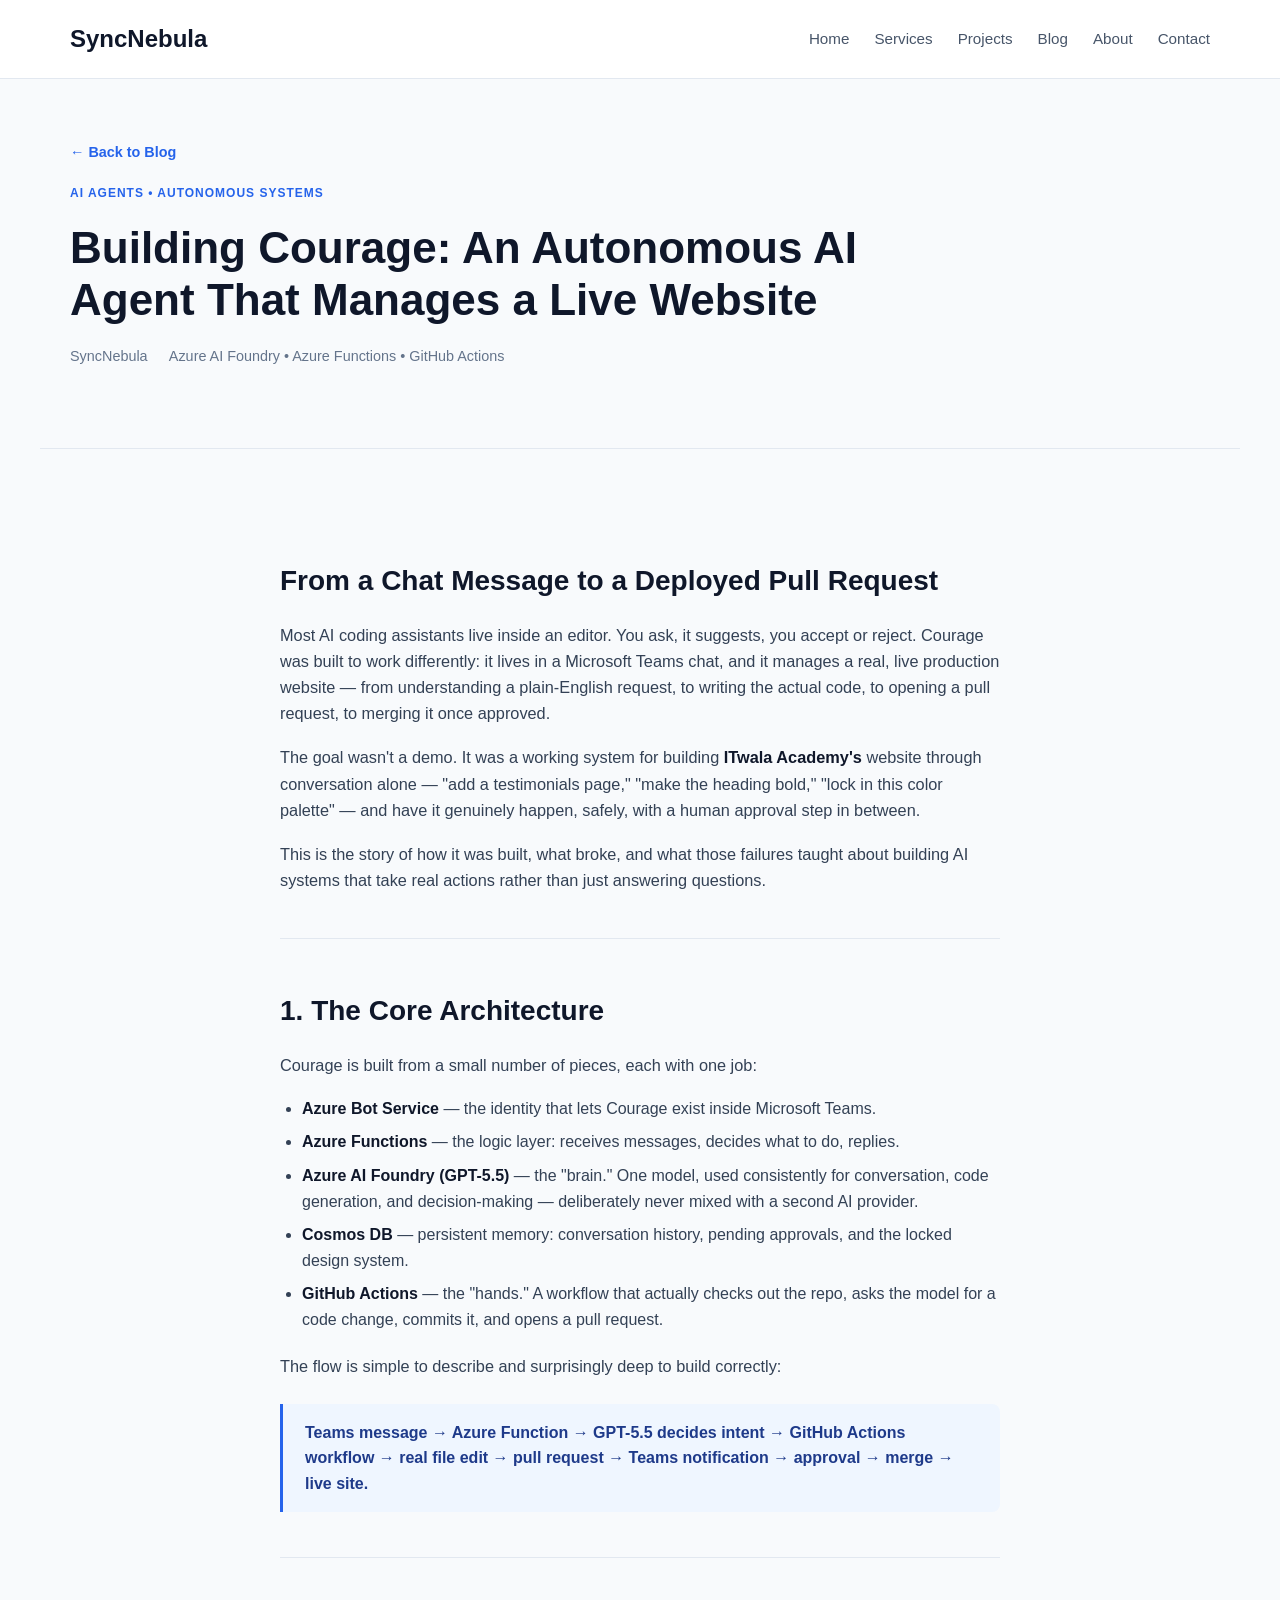
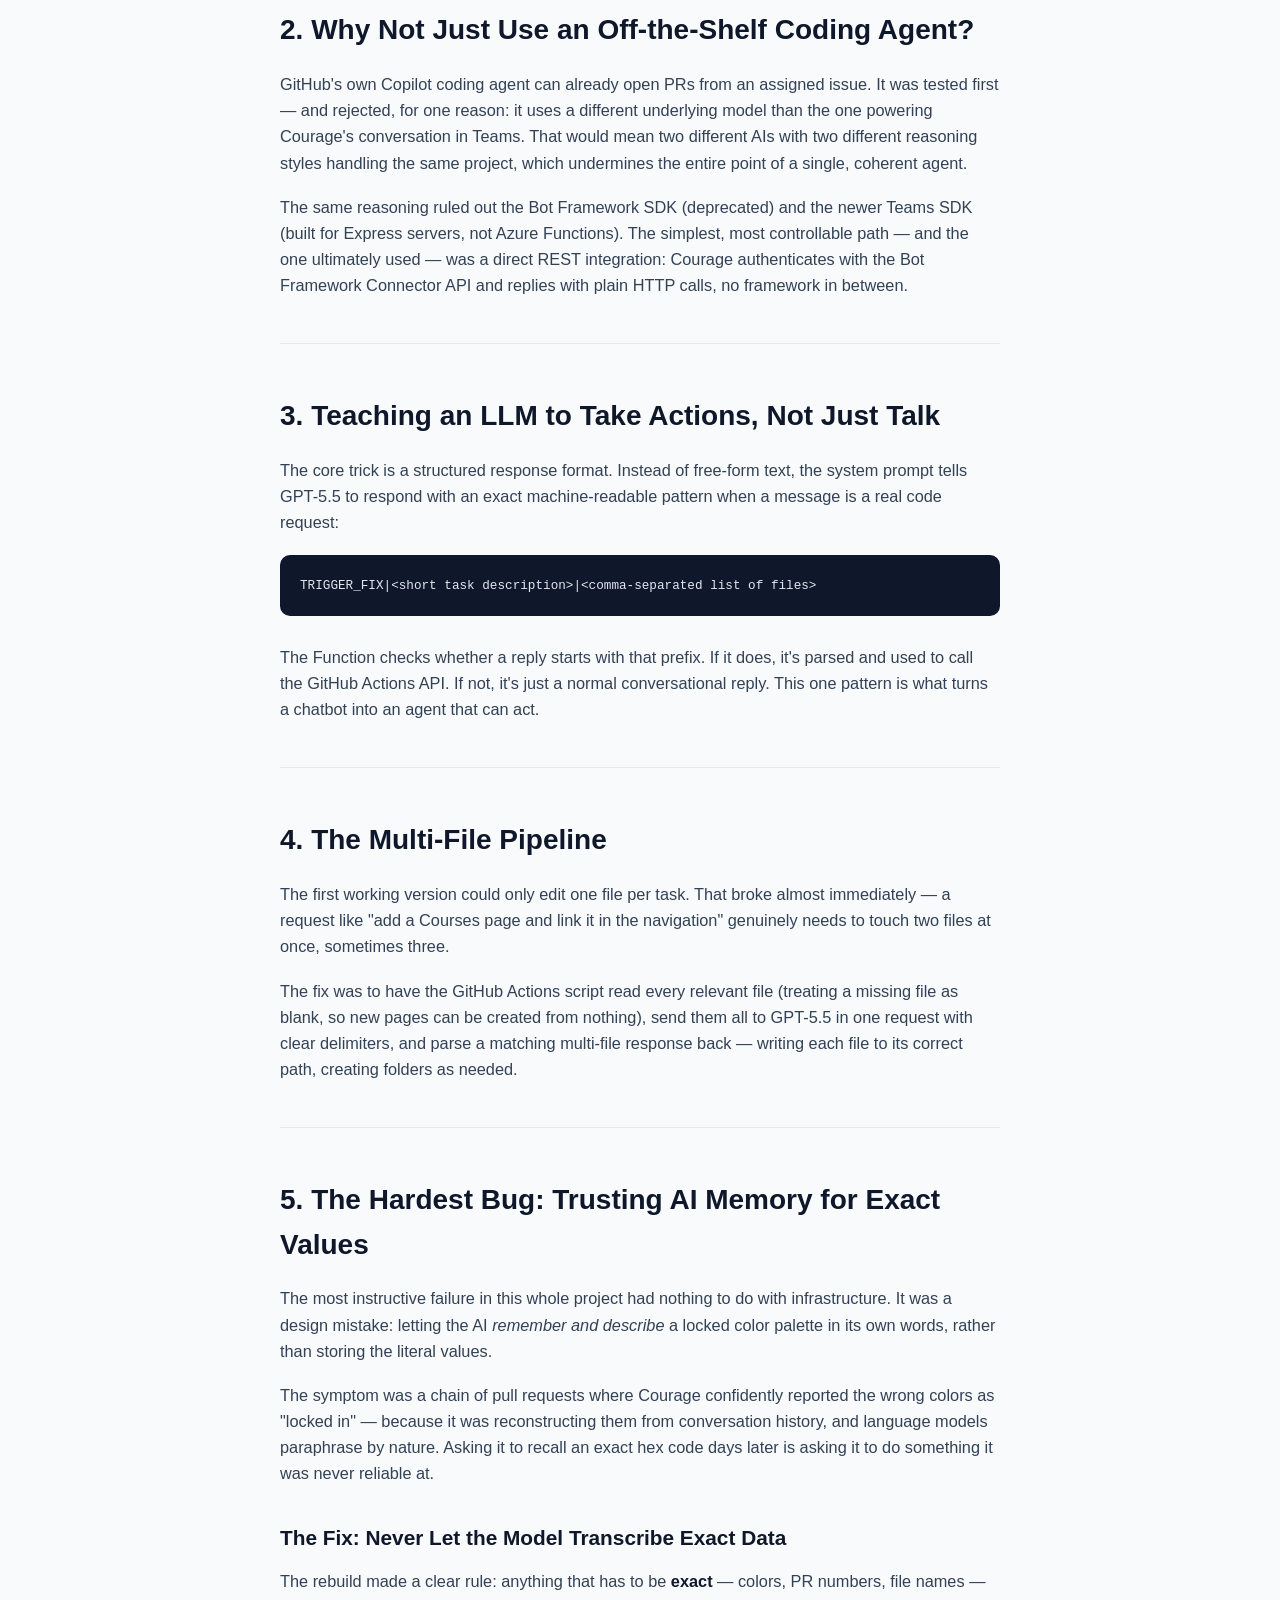
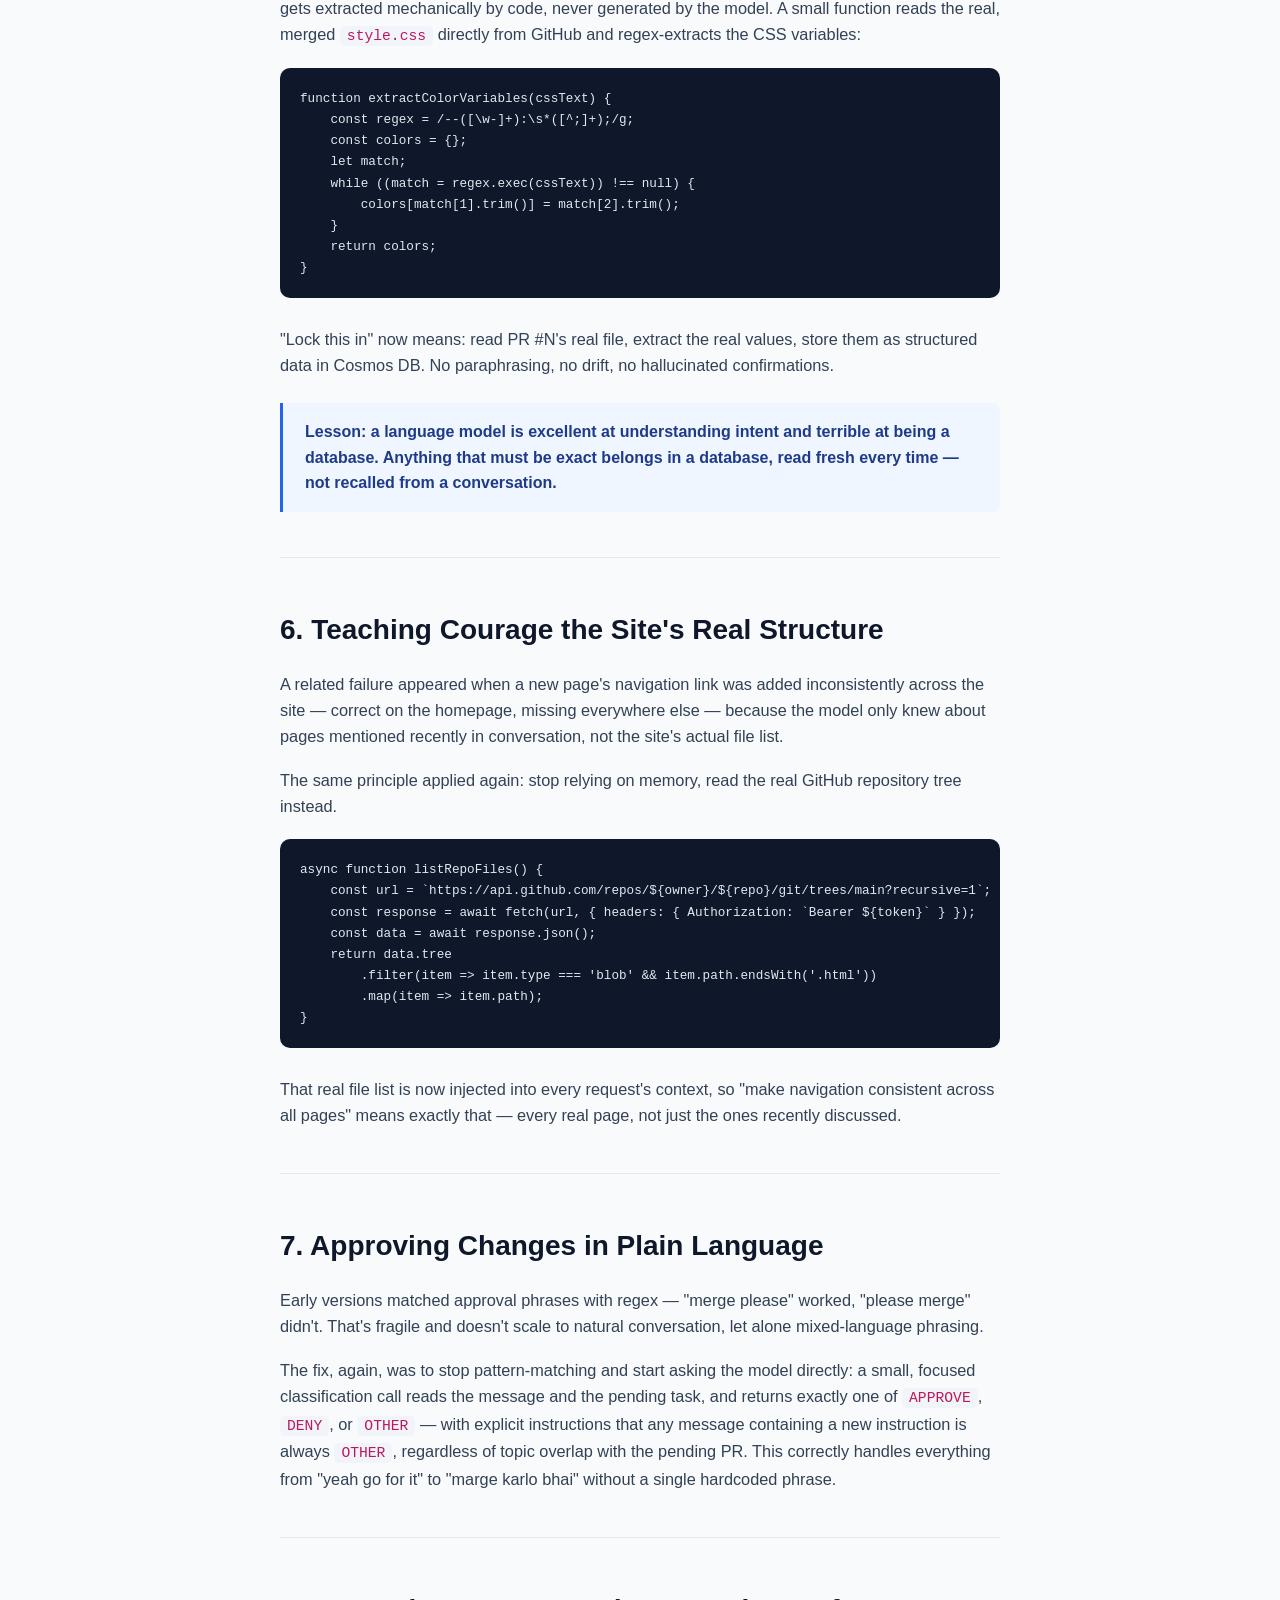
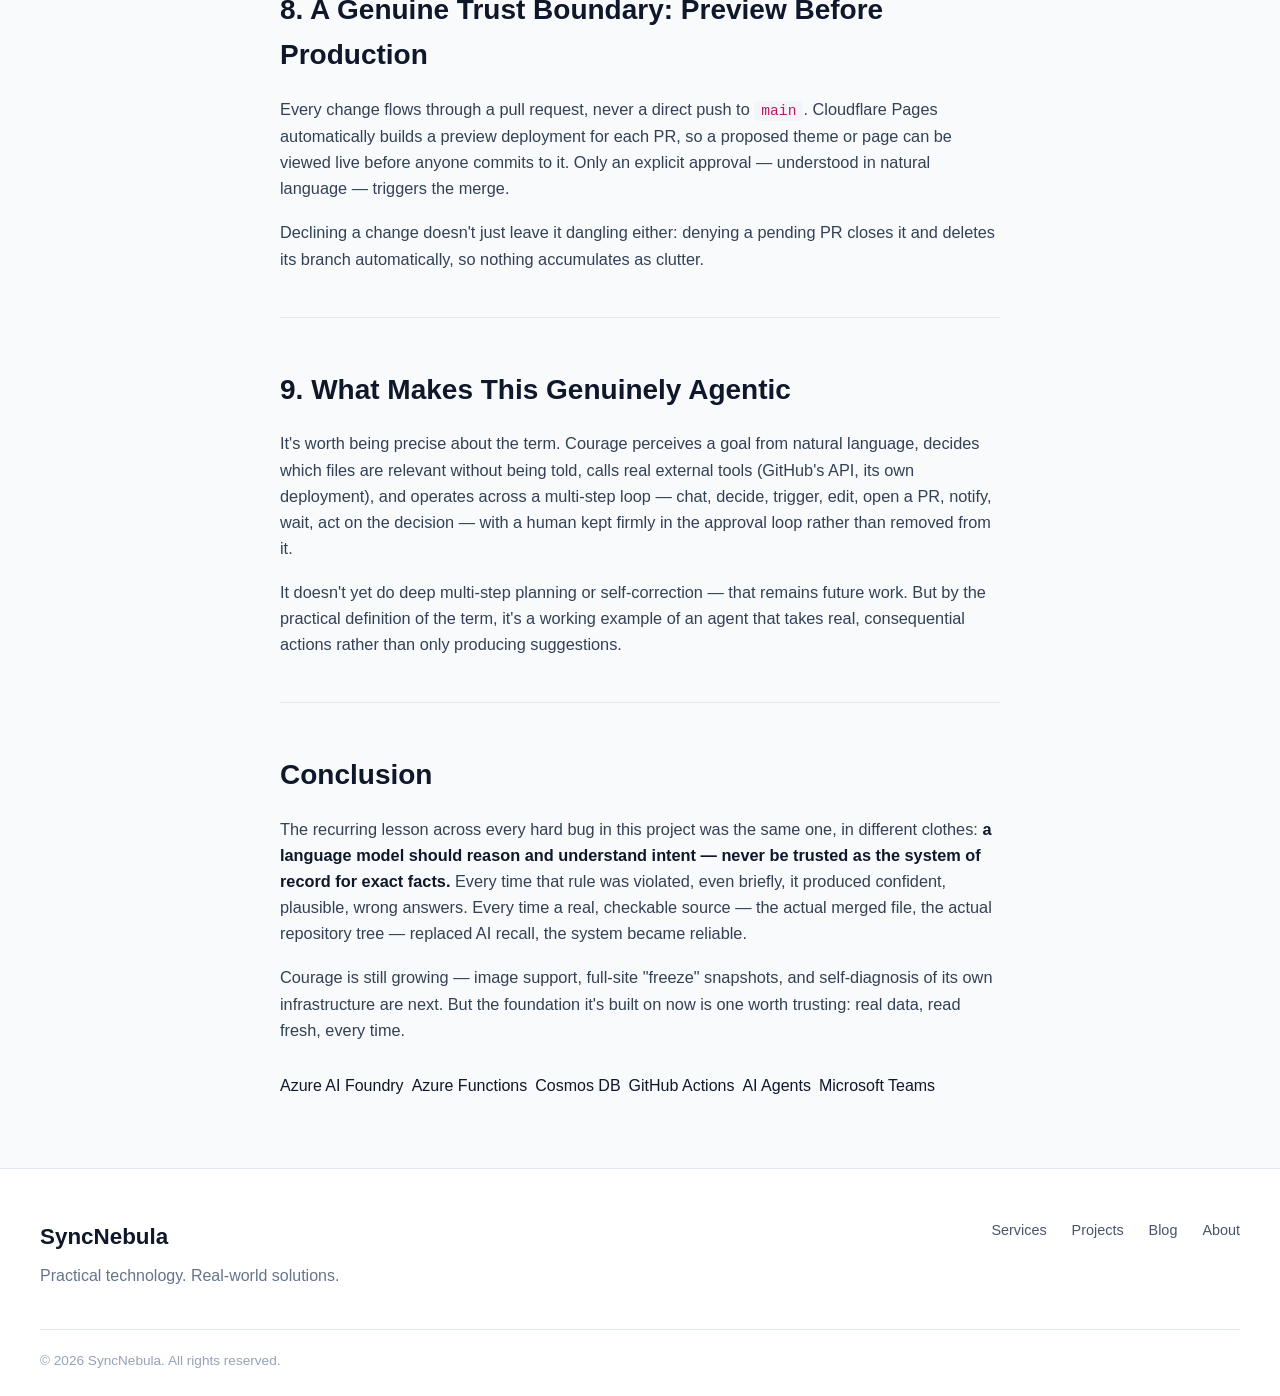
==== blog/courage-autonomous-ai-agent.html @ 4ecf87db "Add Courage project Post page 2" ====
<!DOCTYPE html>
<html lang="en">
<head>
    <meta charset="UTF-8">
    <meta name="viewport" content="width=device-width, initial-scale=1.0">

    <title>Building Courage: An Autonomous AI Agent That Manages a Live Website | SyncNebula</title>

    <meta name="description"
          content="How a conversational AI agent in Microsoft Teams reads, edits, and ships real code to a live website — architecture, the multi-file pipeline, and the bugs that shaped the design.">

    <link rel="stylesheet" href="../CSS/style.css">
</head>

<body>

    <!-- Navigation -->
    <header>
        <nav>
            <a href="../index.html#home" class="logo">SyncNebula</a>

            <div class="nav-links">
                <a href="../index.html#home">Home</a>
                <a href="../index.html#services">Services</a>
                <a href="../index.html#projects">Projects</a>
                <a href="../index.html#blog">Blog</a>
                <a href="../index.html#about">About</a>
                <a href="../index.html#contact">Contact</a>
            </div>
        </nav>
    </header>

    <main>

        <!-- Post Hero -->
        <section class="post-hero">

            <a href="../index.html#blog" class="post-back">← Back to Blog</a>

            <p class="blog-category">AI AGENTS • AUTONOMOUS SYSTEMS</p>

            <h1>Building Courage: An Autonomous AI Agent That Manages a Live Website</h1>

            <p class="post-meta">
                <span>SyncNebula</span>
                <span>Azure AI Foundry • Azure Functions • GitHub Actions</span>
            </p>

        </section>

        <!-- Post Body -->
        <article class="post-body">

            <h2>From a Chat Message to a Deployed Pull Request</h2>

            <p>
                Most AI coding assistants live inside an editor. You ask, it suggests,
                you accept or reject. Courage was built to work differently: it lives
                in a Microsoft Teams chat, and it manages a real, live production
                website — from understanding a plain-English request, to writing the
                actual code, to opening a pull request, to merging it once approved.
            </p>

            <p>
                The goal wasn't a demo. It was a working system for building
                <strong>ITwala Academy's</strong> website through conversation alone —
                "add a testimonials page," "make the heading bold," "lock in this
                color palette" — and have it genuinely happen, safely, with a human
                approval step in between.
            </p>

            <p>
                This is the story of how it was built, what broke, and what those
                failures taught about building AI systems that take real actions
                rather than just answering questions.
            </p>

            <hr>

            <h2>1. The Core Architecture</h2>

            <p>Courage is built from a small number of pieces, each with one job:</p>

            <ul>
                <li><strong>Azure Bot Service</strong> — the identity that lets Courage exist inside Microsoft Teams.</li>
                <li><strong>Azure Functions</strong> — the logic layer: receives messages, decides what to do, replies.</li>
                <li><strong>Azure AI Foundry (GPT-5.5)</strong> — the "brain." One model, used consistently for conversation, code generation, and decision-making — deliberately never mixed with a second AI provider.</li>
                <li><strong>Cosmos DB</strong> — persistent memory: conversation history, pending approvals, and the locked design system.</li>
                <li><strong>GitHub Actions</strong> — the "hands." A workflow that actually checks out the repo, asks the model for a code change, commits it, and opens a pull request.</li>
            </ul>

            <p>
                The flow is simple to describe and surprisingly deep to build correctly:
            </p>

            <blockquote>
                Teams message → Azure Function → GPT-5.5 decides intent → GitHub Actions
                workflow → real file edit → pull request → Teams notification →
                approval → merge → live site.
            </blockquote>

            <hr>

            <h2>2. Why Not Just Use an Off-the-Shelf Coding Agent?</h2>

            <p>
                GitHub's own Copilot coding agent can already open PRs from an
                assigned issue. It was tested first — and rejected, for one reason:
                it uses a different underlying model than the one powering Courage's
                conversation in Teams. That would mean two different AIs with two
                different reasoning styles handling the same project, which
                undermines the entire point of a single, coherent agent.
            </p>

            <p>
                The same reasoning ruled out the Bot Framework SDK (deprecated) and
                the newer Teams SDK (built for Express servers, not Azure Functions).
                The simplest, most controllable path — and the one ultimately used —
                was a direct REST integration: Courage authenticates with the Bot
                Framework Connector API and replies with plain HTTP calls, no
                framework in between.
            </p>

            <hr>

            <h2>3. Teaching an LLM to Take Actions, Not Just Talk</h2>

            <p>
                The core trick is a structured response format. Instead of free-form
                text, the system prompt tells GPT-5.5 to respond with an exact
                machine-readable pattern when a message is a real code request:
            </p>

            <pre><code>TRIGGER_FIX|&lt;short task description&gt;|&lt;comma-separated list of files&gt;</code></pre>

            <p>
                The Function checks whether a reply starts with that prefix. If it
                does, it's parsed and used to call the GitHub Actions API. If not,
                it's just a normal conversational reply. This one pattern is what
                turns a chatbot into an agent that can act.
            </p>

            <hr>

            <h2>4. The Multi-File Pipeline</h2>

            <p>
                The first working version could only edit one file per task. That
                broke almost immediately — a request like "add a Courses page and
                link it in the navigation" genuinely needs to touch two files at
                once, sometimes three.
            </p>

            <p>
                The fix was to have the GitHub Actions script read every relevant
                file (treating a missing file as blank, so new pages can be created
                from nothing), send them all to GPT-5.5 in one request with clear
                delimiters, and parse a matching multi-file response back — writing
                each file to its correct path, creating folders as needed.
            </p>

            <hr>

            <h2>5. The Hardest Bug: Trusting AI Memory for Exact Values</h2>

            <p>
                The most instructive failure in this whole project had nothing to do
                with infrastructure. It was a design mistake: letting the AI
                <em>remember and describe</em> a locked color palette in its own
                words, rather than storing the literal values.
            </p>

            <p>
                The symptom was a chain of pull requests where Courage confidently
                reported the wrong colors as "locked in" — because it was
                reconstructing them from conversation history, and language models
                paraphrase by nature. Asking it to recall an exact hex code days
                later is asking it to do something it was never reliable at.
            </p>

            <h3>The Fix: Never Let the Model Transcribe Exact Data</h3>

            <p>
                The rebuild made a clear rule: anything that has to be
                <strong>exact</strong> — colors, PR numbers, file names — gets
                extracted mechanically by code, never generated by the model. A small
                function reads the real, merged <code>style.css</code> directly from
                GitHub and regex-extracts the CSS variables:
            </p>

            <pre><code>function extractColorVariables(cssText) {
    const regex = /--([\w-]+):\s*([^;]+);/g;
    const colors = {};
    let match;
    while ((match = regex.exec(cssText)) !== null) {
        colors[match[1].trim()] = match[2].trim();
    }
    return colors;
}</code></pre>

            <p>
                "Lock this in" now means: read PR #N's real file, extract the real
                values, store them as structured data in Cosmos DB. No paraphrasing,
                no drift, no hallucinated confirmations.
            </p>

            <blockquote>
                Lesson: a language model is excellent at understanding intent and
                terrible at being a database. Anything that must be exact belongs in
                a database, read fresh every time — not recalled from a
                conversation.
            </blockquote>

            <hr>

            <h2>6. Teaching Courage the Site's Real Structure</h2>

            <p>
                A related failure appeared when a new page's navigation link was
                added inconsistently across the site — correct on the homepage,
                missing everywhere else — because the model only knew about pages
                mentioned recently in conversation, not the site's actual file list.
            </p>

            <p>
                The same principle applied again: stop relying on memory, read the
                real GitHub repository tree instead.
            </p>

            <pre><code>async function listRepoFiles() {
    const url = `https://api.github.com/repos/${owner}/${repo}/git/trees/main?recursive=1`;
    const response = await fetch(url, { headers: { Authorization: `Bearer ${token}` } });
    const data = await response.json();
    return data.tree
        .filter(item => item.type === 'blob' && item.path.endsWith('.html'))
        .map(item => item.path);
}</code></pre>

            <p>
                That real file list is now injected into every request's context,
                so "make navigation consistent across all pages" means exactly that
                — every real page, not just the ones recently discussed.
            </p>

            <hr>

            <h2>7. Approving Changes in Plain Language</h2>

            <p>
                Early versions matched approval phrases with regex — "merge please"
                worked, "please merge" didn't. That's fragile and doesn't scale to
                natural conversation, let alone mixed-language phrasing.
            </p>

            <p>
                The fix, again, was to stop pattern-matching and start asking the
                model directly: a small, focused classification call reads the
                message and the pending task, and returns exactly one of
                <code>APPROVE</code>, <code>DENY</code>, or <code>OTHER</code> — with
                explicit instructions that any message containing a new instruction
                is always <code>OTHER</code>, regardless of topic overlap with the
                pending PR. This correctly handles everything from "yeah go for it"
                to "marge karlo bhai" without a single hardcoded phrase.
            </p>

            <hr>

            <h2>8. A Genuine Trust Boundary: Preview Before Production</h2>

            <p>
                Every change flows through a pull request, never a direct push to
                <code>main</code>. Cloudflare Pages automatically builds a preview
                deployment for each PR, so a proposed theme or page can be viewed
                live before anyone commits to it. Only an explicit approval —
                understood in natural language — triggers the merge.
            </p>

            <p>
                Declining a change doesn't just leave it dangling either: denying a
                pending PR closes it and deletes its branch automatically, so nothing
                accumulates as clutter.
            </p>

            <hr>

            <h2>9. What Makes This Genuinely Agentic</h2>

            <p>
                It's worth being precise about the term. Courage perceives a goal
                from natural language, decides which files are relevant without
                being told, calls real external tools (GitHub's API, its own
                deployment), and operates across a multi-step loop — chat, decide,
                trigger, edit, open a PR, notify, wait, act on the decision — with
                a human kept firmly in the approval loop rather than removed from it.
            </p>

            <p>
                It doesn't yet do deep multi-step planning or self-correction — that
                remains future work. But by the practical definition of the term,
                it's a working example of an agent that takes real, consequential
                actions rather than only producing suggestions.
            </p>

            <hr>

            <h2>Conclusion</h2>

            <p>
                The recurring lesson across every hard bug in this project was the
                same one, in different clothes: <strong>a language model should
                reason and understand intent — never be trusted as the system of
                record for exact facts.</strong> Every time that rule was violated,
                even briefly, it produced confident, plausible, wrong answers. Every
                time a real, checkable source — the actual merged file, the actual
                repository tree — replaced AI recall, the system became reliable.
            </p>

            <p>
                Courage is still growing — image support, full-site "freeze"
                snapshots, and self-diagnosis of its own infrastructure are next.
                But the foundation it's built on now is one worth trusting: real
                data, read fresh, every time.
            </p>

            <div class="post-tags">
                <span>Azure AI Foundry</span>
                <span>Azure Functions</span>
                <span>Cosmos DB</span>
                <span>GitHub Actions</span>
                <span>AI Agents</span>
                <span>Microsoft Teams</span>
            </div>

        </article>

    </main>

    <!-- Footer -->
    <footer>

        <div class="footer-content">

            <div>
                <a href="../index.html#home" class="footer-logo">SyncNebula</a>
                <p>Practical technology. Real-world solutions.</p>
            </div>

            <div class="footer-links">
                <a href="../index.html#services">Services</a>
                <a href="../index.html#projects">Projects</a>
                <a href="../index.html#blog">Blog</a>
                <a href="../index.html#about">About</a>
            </div>

        </div>

        <div class="footer-bottom">
            <p>© 2026 SyncNebula. All rights reserved.</p>
        </div>

    </footer>

</body>
</html>
---- CSS/style.css ----
/* =========================
   SyncNebula - Light Theme
   ========================= */

* {
    margin: 0;
    padding: 0;
    box-sizing: border-box;
}

html {
    scroll-behavior: smooth;
}

body {
    font-family: Arial, Helvetica, sans-serif;
    background: #f8fafc;
    color: #0f172a;
    line-height: 1.6;
}

/* Navigation */

header {
    position: sticky;
    top: 0;
    z-index: 1000;
    background: rgba(255, 255, 255, 0.95);
    border-bottom: 1px solid #e2e8f0;
}

nav {
    max-width: 1200px;
    margin: auto;
    padding: 20px 30px;
    display: flex;
    justify-content: space-between;
    align-items: center;
}

.logo {
    color: #0f172a;
    text-decoration: none;
    font-size: 1.5rem;
    font-weight: 700;
}

.nav-links {
    display: flex;
    gap: 25px;
}

.nav-links a {
    color: #475569;
    text-decoration: none;
    font-size: 0.95rem;
    transition: color 0.2s ease;
}

.nav-links a:hover {
    color: #2563eb;
}

/* General sections */

section {
    max-width: 1200px;
    margin: auto;
    padding: 100px 30px;
}

section h2 {
    font-size: 2.5rem;
    margin-bottom: 15px;
    color: #0f172a;
}

section > p {
    color: #64748b;
    max-width: 700px;
    margin-bottom: 40px;
}

/* Hero */

.hero {
    min-height: 85vh;
    display: flex;
    flex-direction: column;
    justify-content: center;
    align-items: flex-start;
}

.eyebrow {
    color: #2563eb;
    font-size: 0.85rem;
    font-weight: 700;
    letter-spacing: 2px;
    margin-bottom: 20px;
}

.hero h1 {
    font-size: 4rem;
    line-height: 1.1;
    margin-bottom: 25px;
    color: #0f172a;
}

.hero-text {
    color: #475569;
    font-size: 1.2rem;
    max-width: 650px;
    margin-bottom: 35px;
}

.hero-buttons {
    display: flex;
    gap: 15px;
}

.hero-buttons a {
    padding: 13px 24px;
    border-radius: 8px;
    text-decoration: none;
    font-weight: 700;
    background: #2563eb;
    color: white;
    transition: background 0.2s ease;
}

.hero-buttons a:hover {
    background: #1d4ed8;
}

/* Cards */

.services-grid,
.projects-grid {
    display: grid;
    grid-template-columns: repeat(2, 1fr);
    gap: 20px;
}

.services-grid article,
.projects-grid article {
    background: #ffffff;
    border: 1px solid #e2e8f0;
    border-radius: 12px;
    padding: 30px;
    transition: transform 0.2s ease, box-shadow 0.2s ease;
}

.services-grid article:hover,
.projects-grid article:hover {
    transform: translateY(-4px);
    box-shadow: 0 10px 25px rgba(15, 23, 42, 0.08);
}

.services-grid h3,
.projects-grid h3 {
    margin-bottom: 10px;
    color: #0f172a;
}

.services-grid p,
.projects-grid p {
    color: #64748b;
}

/* Blog */

#blog article {
    background: #ffffff;
    border: 1px solid #e2e8f0;
    border-radius: 12px;
    padding: 30px;
    max-width: 700px;
}

#blog article h3 {
    margin-bottom: 10px;
    color: #0f172a;
}

#blog article p {
    color: #64748b;
}

/* Contact */

#contact a {
    display: inline-block;
    margin-right: 15px;
    color: #2563eb;
    text-decoration: none;
    font-weight: 700;
}

#contact a:hover {
    text-decoration: underline;
}

/* Footer */

footer {
    border-top: 1px solid #e2e8f0;
    background: #ffffff;
    padding: 50px 30px 25px;
}

.footer-content {
    max-width: 1200px;
    margin: auto;
    display: flex;
    justify-content: space-between;
    align-items: flex-start;
    gap: 40px;
}

.footer-logo {
    color: #0f172a;
    text-decoration: none;
    font-size: 1.4rem;
    font-weight: 700;
}

.footer-content p {
    color: #64748b;
    margin-top: 8px;
}

.footer-links {
    display: flex;
    gap: 25px;
}

.footer-links a {
    color: #475569;
    text-decoration: none;
    font-size: 0.9rem;
}

.footer-links a:hover {
    color: #2563eb;
}

.footer-bottom {
    max-width: 1200px;
    margin: 40px auto 0;
    padding-top: 20px;
    border-top: 1px solid #e2e8f0;
}

.footer-bottom p {
    color: #94a3b8;
    font-size: 0.85rem;
    margin: 0;
}

/* Footer mobile */

@media (max-width: 768px) {

    .footer-content {
        flex-direction: column;
    }

    .footer-links {
        flex-wrap: wrap;
        gap: 15px;
    }
}

/* Blog */

.blog-grid {
    display: grid;
    grid-template-columns: repeat(3, 1fr);
    gap: 20px;
}

.blog-card {
    background: #ffffff;
    border: 1px solid #e2e8f0;
    border-radius: 12px;
    padding: 30px;
    transition: transform 0.2s ease, box-shadow 0.2s ease;
}

.blog-card:hover {
    transform: translateY(-4px);
    box-shadow: 0 10px 25px rgba(15, 23, 42, 0.08);
}

.blog-category {
    color: #2563eb !important;
    font-size: 0.75rem;
    font-weight: 700;
    letter-spacing: 1px;
    margin-bottom: 12px;
}

.blog-card h3 {
    color: #0f172a;
    font-size: 1.25rem;
    line-height: 1.4;
    margin-bottom: 15px;
}

.blog-card p:not(.blog-category) {
    color: #64748b;
    margin-bottom: 20px;
}

.blog-status {
    display: inline-block;
    background: #f1f5f9;
    color: #64748b;
    border-radius: 20px;
    padding: 5px 12px;
    font-size: 0.75rem;
    font-weight: 600;
}

/* About */

.section-label {
    color: #2563eb !important;
    font-size: 0.75rem;
    font-weight: 700;
    letter-spacing: 2px;
    margin-bottom: 15px;
}

#about h2 {
    font-size: 3rem;
    line-height: 1.15;
    margin-bottom: 30px;
}

.about-text {
    color: #475569 !important;
    font-size: 1.05rem;
    margin-bottom: 18px;
    max-width: 750px;
}

/* Contact */

#contact {
    border-top: 1px solid #e2e8f0;
}

.contact-links {
    display: flex;
    gap: 12px;
    margin-top: 25px;
}

.contact-links a {
    display: inline-block;
    padding: 10px 20px;
    border: 1px solid #cbd5e1;
    border-radius: 7px;
    color: #2563eb;
    background: #ffffff;
    text-decoration: none;
    font-weight: 700;
    transition: all 0.2s ease;
}

.contact-links a:hover {
    background: #2563eb;
    border-color: #2563eb;
    color: #ffffff;
}

/* Mobile */

@media (max-width: 768px) {

    nav {
        flex-direction: column;
        gap: 15px;
    }

    .nav-links {
        flex-wrap: wrap;
        justify-content: center;
        gap: 15px;
    }

    .hero h1 {
        font-size: 2.7rem;
    }

    .services-grid,
    .projects-grid {
        grid-template-columns: 1fr;
    }

    section {
        padding: 70px 20px;
    }
}

    .blog-grid {
    grid-template-columns: 1fr;
}

/* Project buttons */

.project-category {
    color: #2563eb !important;
    font-size: 0.75rem;
    font-weight: 700;
    letter-spacing: 1px;
    margin-bottom: 12px;
}

.projects-grid article {
    display: flex;
    flex-direction: column;
    align-items: flex-start;
}

.project-button {
    display: inline-block;
    margin-top: 20px;
    padding: 10px 18px;
    border: 1px solid #2563eb;
    border-radius: 7px;
    color: #2563eb;
    text-decoration: none;
    font-size: 0.9rem;
    font-weight: 700;
    transition: all 0.2s ease;
}

.project-button:hover {
    background: #2563eb;
    color: #ffffff;
}

/* Project technology tags */

.project-tags {
    display: flex;
    flex-wrap: wrap;
    gap: 8px;
    margin-top: 20px;
}

.project-tags span {
    background: #eff6ff;
    color: #2563eb;
    border: 1px solid #dbeafe;
    border-radius: 20px;
    padding: 5px 10px;
    font-size: 0.75rem;
    font-weight: 600;
}

/* =========================
   Blog Post Article Styles
   (append to style.css)
   ========================= */

.post-hero {
    padding-top: 60px;
    padding-bottom: 40px;
    border-bottom: 1px solid #e2e8f0;
}

.post-hero .blog-category {
    margin-bottom: 18px;
}

.post-hero h1 {
    font-size: 2.75rem;
    line-height: 1.2;
    color: #0f172a;
    margin-bottom: 18px;
    max-width: 850px;
}

.post-meta {
    color: #64748b;
    font-size: 0.9rem;
}

.post-meta span {
    margin-right: 18px;
}

article.post-body {
    max-width: 780px;
    margin: 0 auto;
    padding: 60px 30px;
}

article.post-body h2 {
    font-size: 1.75rem;
    color: #0f172a;
    margin-top: 50px;
    margin-bottom: 18px;
}

article.post-body h3 {
    font-size: 1.3rem;
    color: #0f172a;
    margin-top: 35px;
    margin-bottom: 14px;
}

article.post-body p {
    color: #334155;
    margin-bottom: 18px;
    font-size: 1.02rem;
}

article.post-body ul,
article.post-body ol {
    color: #334155;
    margin: 0 0 20px 22px;
}

article.post-body li {
    margin-bottom: 8px;
}

article.post-body strong {
    color: #0f172a;
}

article.post-body blockquote {
    border-left: 3px solid #2563eb;
    background: #eff6ff;
    padding: 16px 22px;
    margin: 25px 0;
    border-radius: 0 8px 8px 0;
    color: #1e3a8a;
    font-weight: 600;
}

article.post-body code {
    background: #f1f5f9;
    color: #be185d;
    padding: 2px 7px;
    border-radius: 5px;
    font-family: "SFMono-Regular", Consolas, "Liberation Mono", Menlo, monospace;
    font-size: 0.9em;
}

article.post-body pre {
    background: #0f172a;
    color: #e2e8f0;
    padding: 20px;
    border-radius: 10px;
    overflow-x: auto;
    margin: 20px 0 28px;
    font-size: 0.88rem;
    line-height: 1.5;
}

article.post-body pre code {
    background: none;
    color: inherit;
    padding: 0;
}

article.post-body table {
    width: 100%;
    border-collapse: collapse;
    margin: 25px 0 30px;
    font-size: 0.92rem;
}

article.post-body th {
    background: #f8fafc;
    color: #0f172a;
    text-align: left;
    padding: 12px 16px;
    border: 1px solid #e2e8f0;
}

article.post-body td {
    padding: 12px 16px;
    border: 1px solid #e2e8f0;
    color: #475569;
}

article.post-body hr {
    border: none;
    border-top: 1px solid #e2e8f0;
    margin: 45px 0;
}

.post-tags {
    display: flex;
    flex-wrap: wrap;
    gap: 8px;
    margin: 30px 0 10px;
}

.blog-link {
    display: inline-block;
    color: #2563eb;
    text-decoration: none;
    font-weight: 700;
    font-size: 0.9rem;
}

.blog-link:hover {
    text-decoration: underline;
}

.post-back {
    display: inline-block;
    margin-bottom: 20px;
    color: #2563eb;
    text-decoration: none;
    font-weight: 700;
    font-size: 0.9rem;
}

.post-back:hover {
    text-decoration: underline;
}

@media (max-width: 768px) {
    .post-hero h1 {
        font-size: 2rem;
    }

    article.post-body {
        padding: 40px 20px;
    }
}
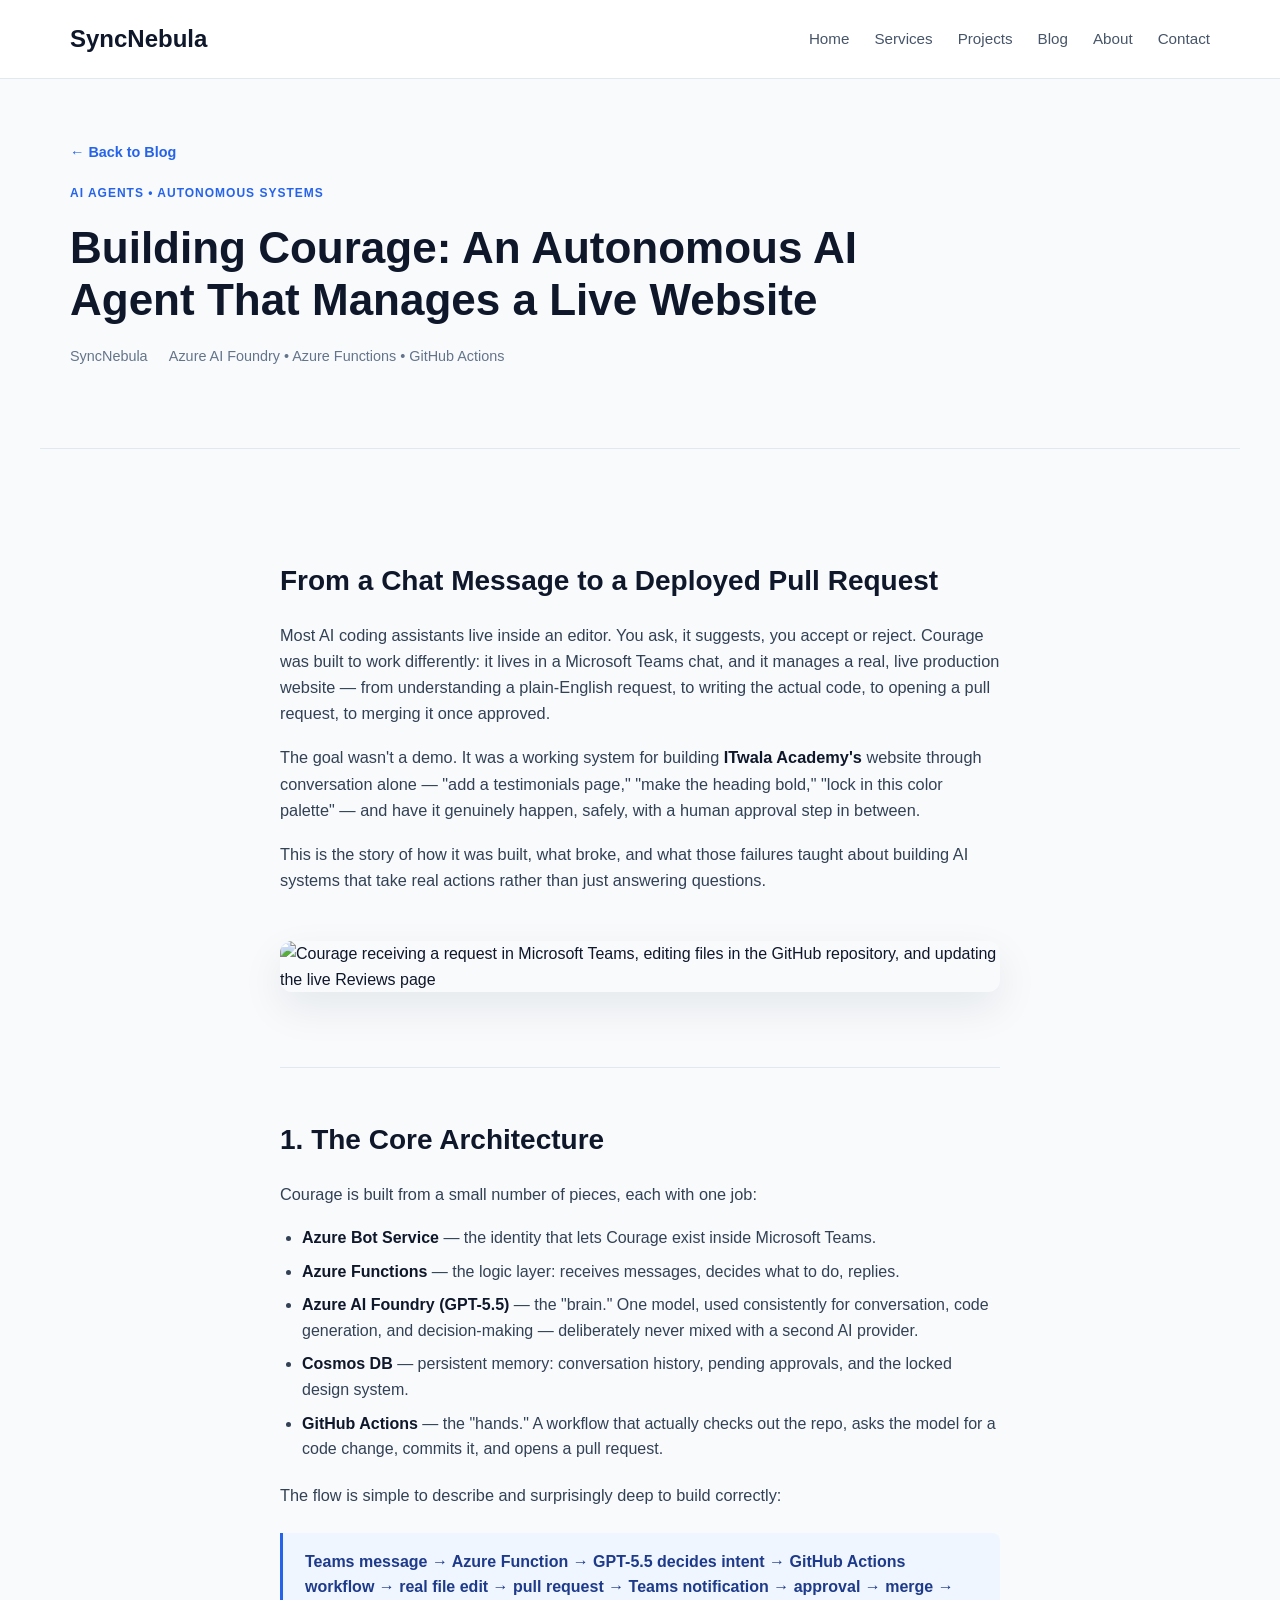
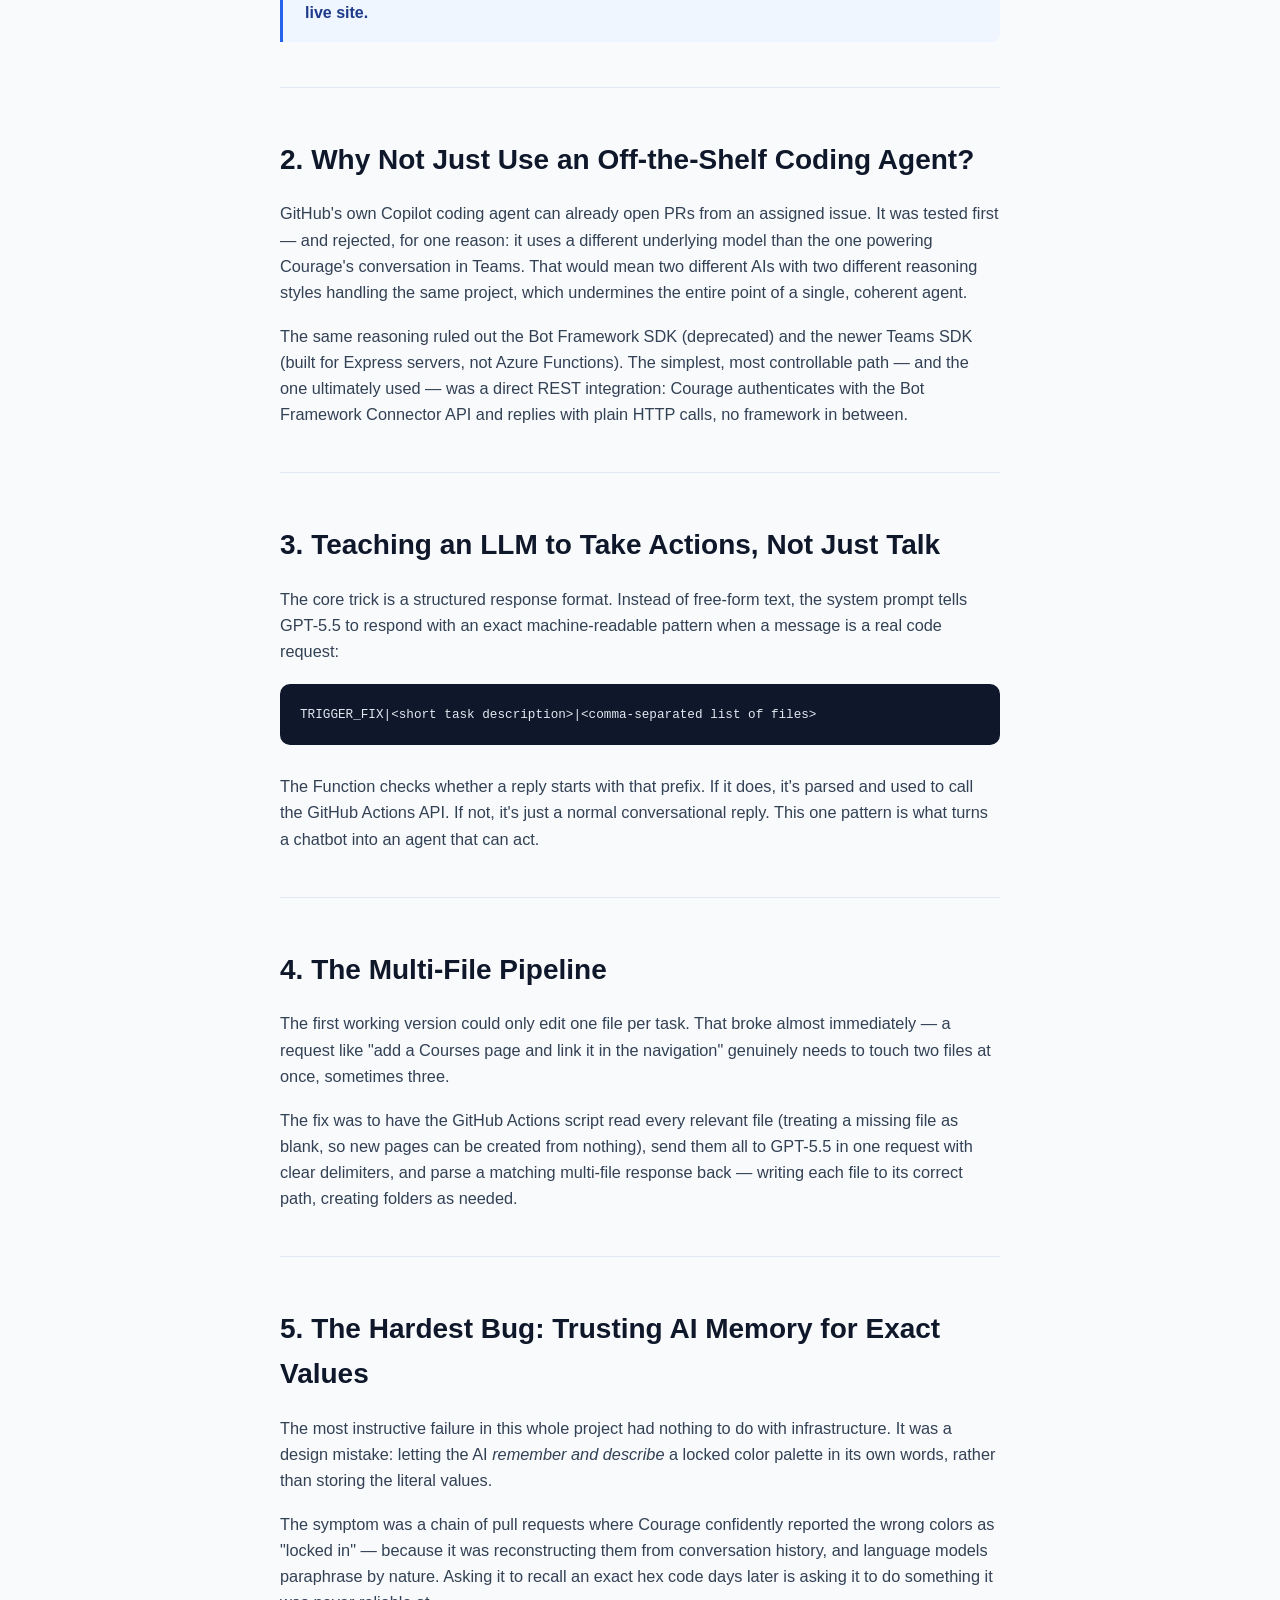
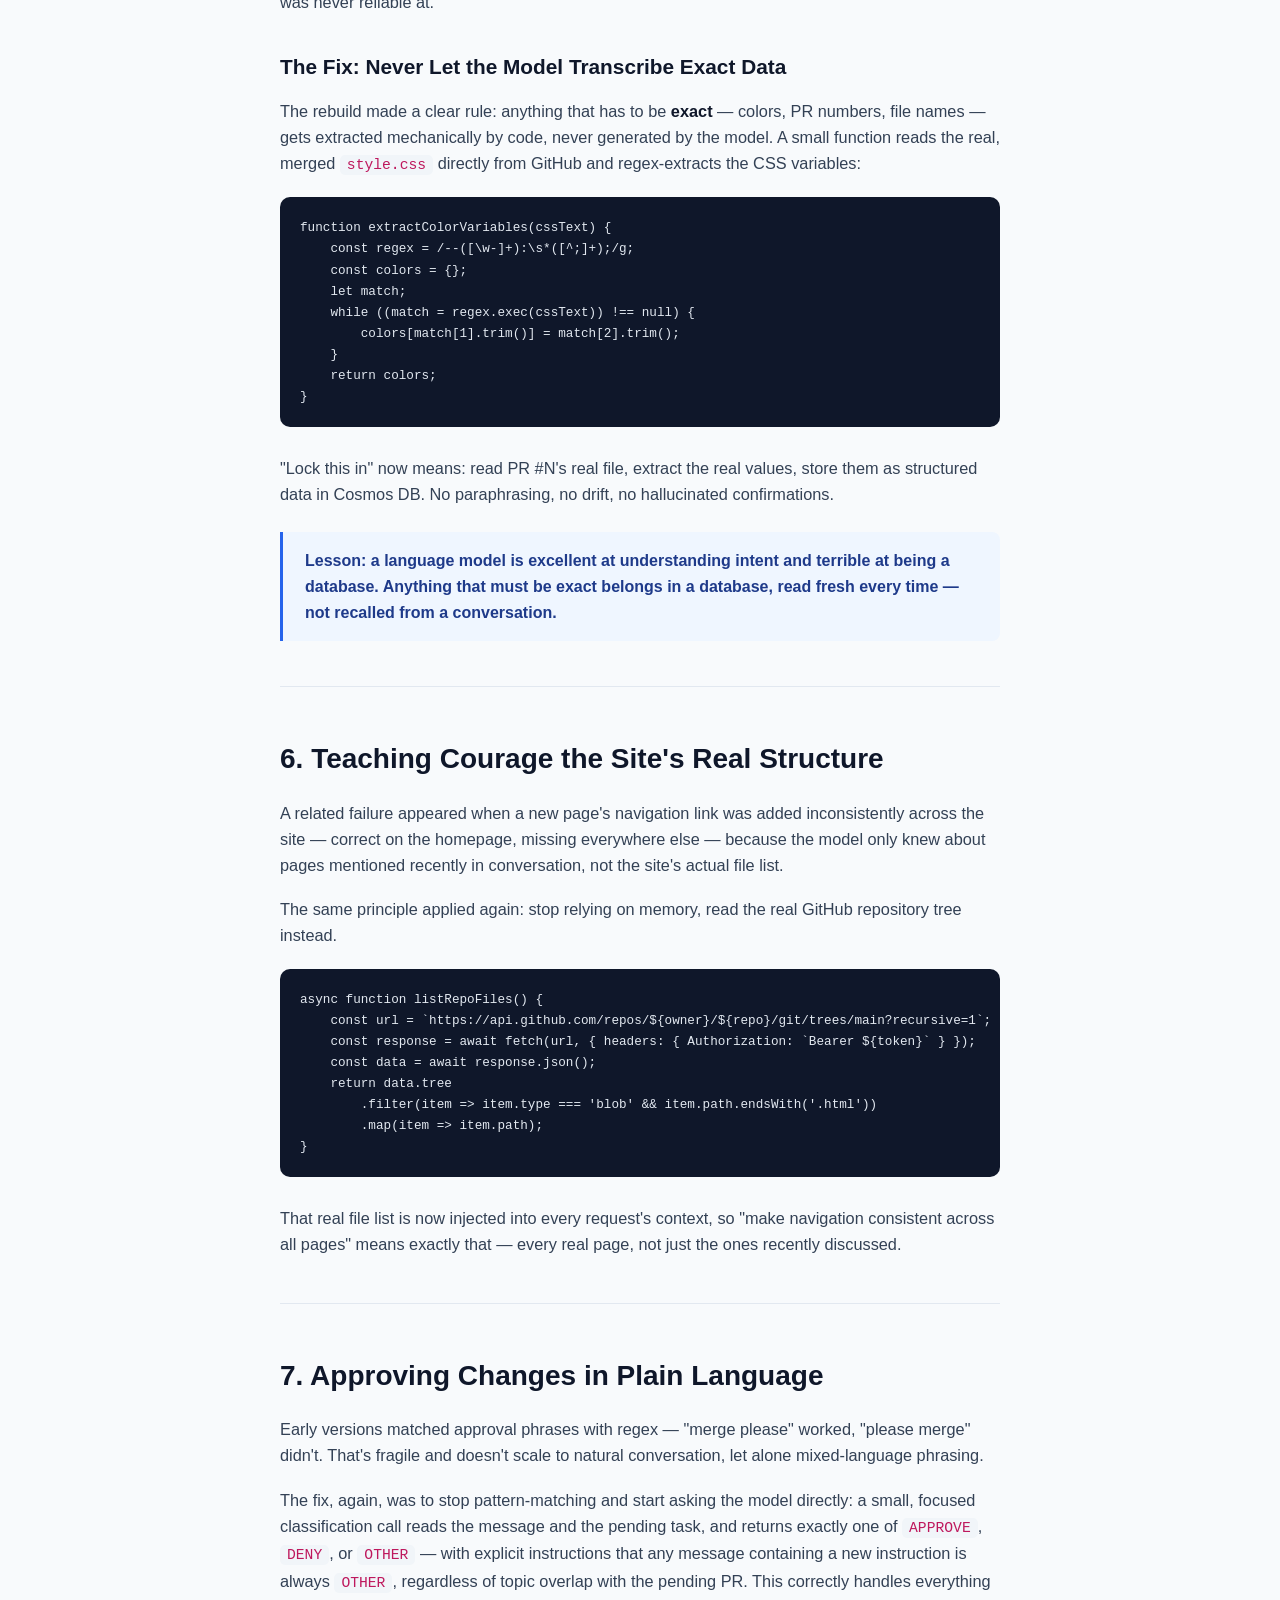
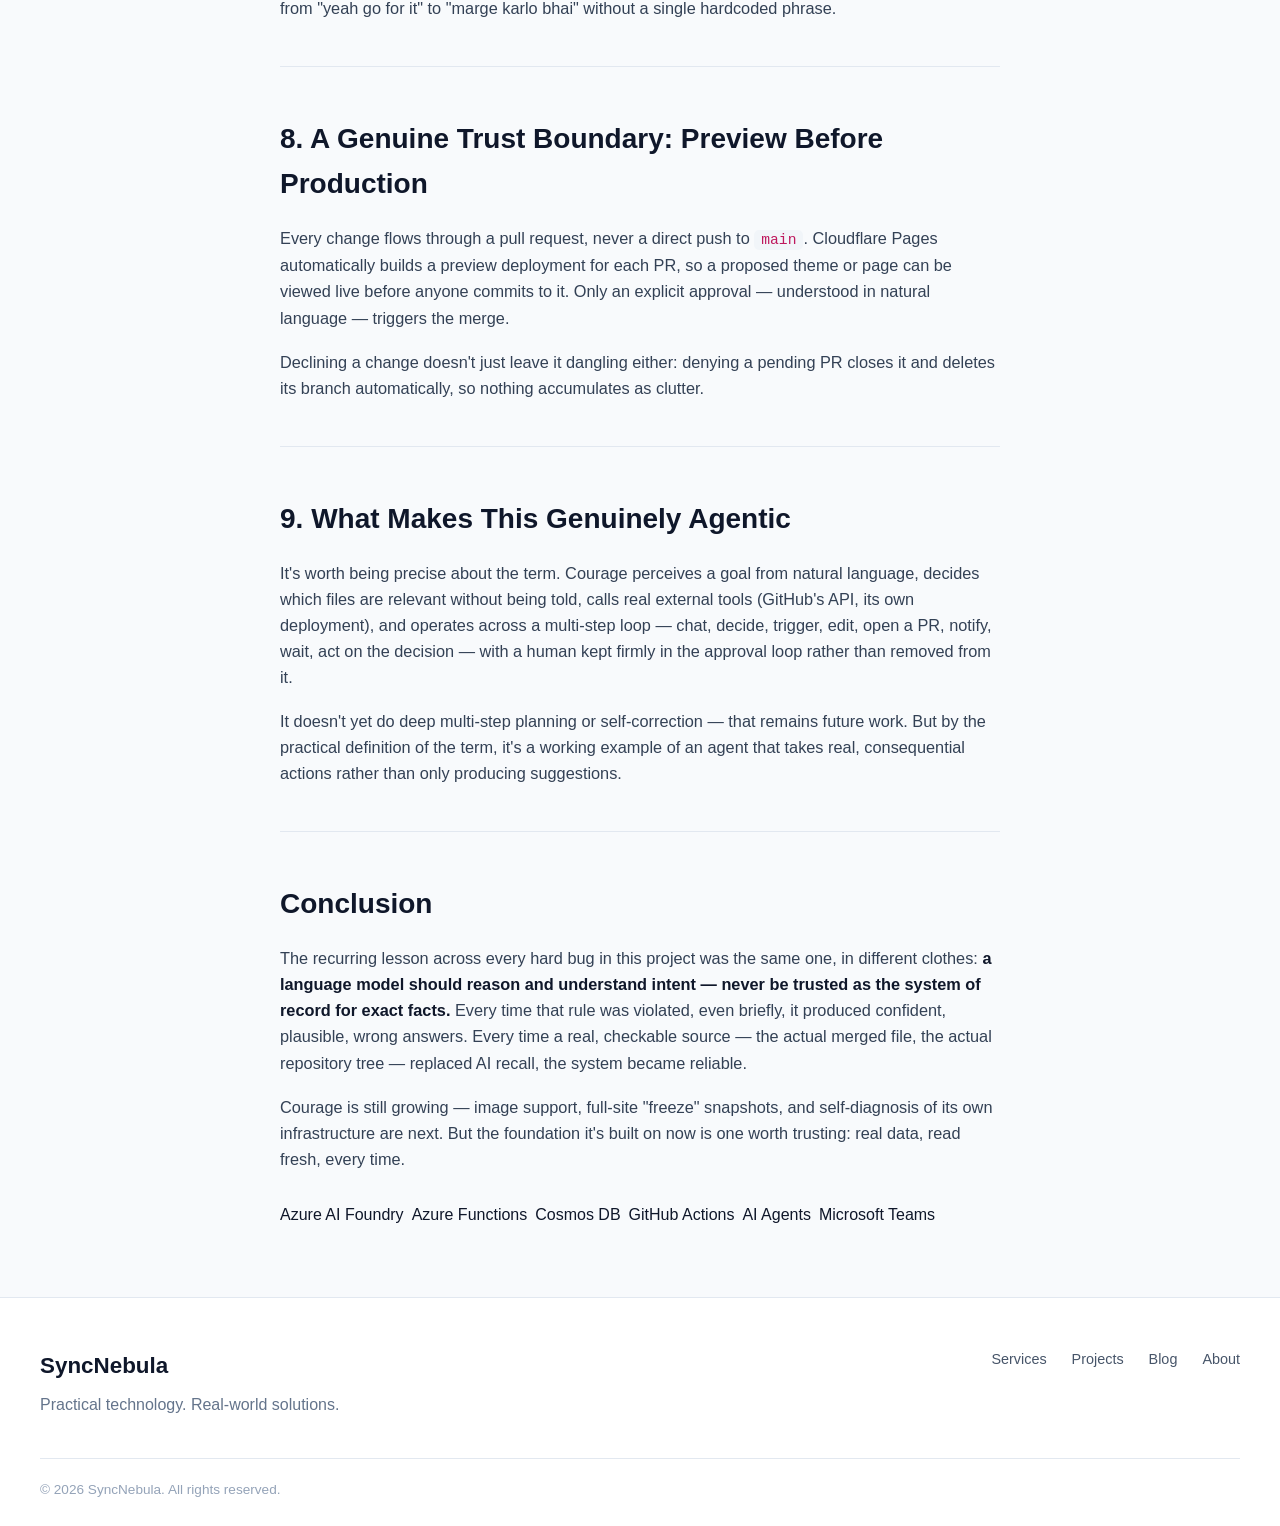
==== commit cbc12cde: "Add Courage project Post page with image" ====
--- a/blog/courage-autonomous-ai-agent.html
+++ b/blog/courage-autonomous-ai-agent.html
@@ -75,6 +75,10 @@
                 rather than just answering questions.
             </p>
 
+            <img src="images/courage-agent-workflow.png"
+                 alt="Courage receiving a request in Microsoft Teams, editing files in the GitHub repository, and updating the live Reviews page"
+                 style="width: 100%; border-radius: 12px; margin: 30px 0; box-shadow: 0 16px 42px rgba(15, 23, 42, 0.08);">
+
             <hr>
 
             <h2>1. The Core Architecture</h2>
